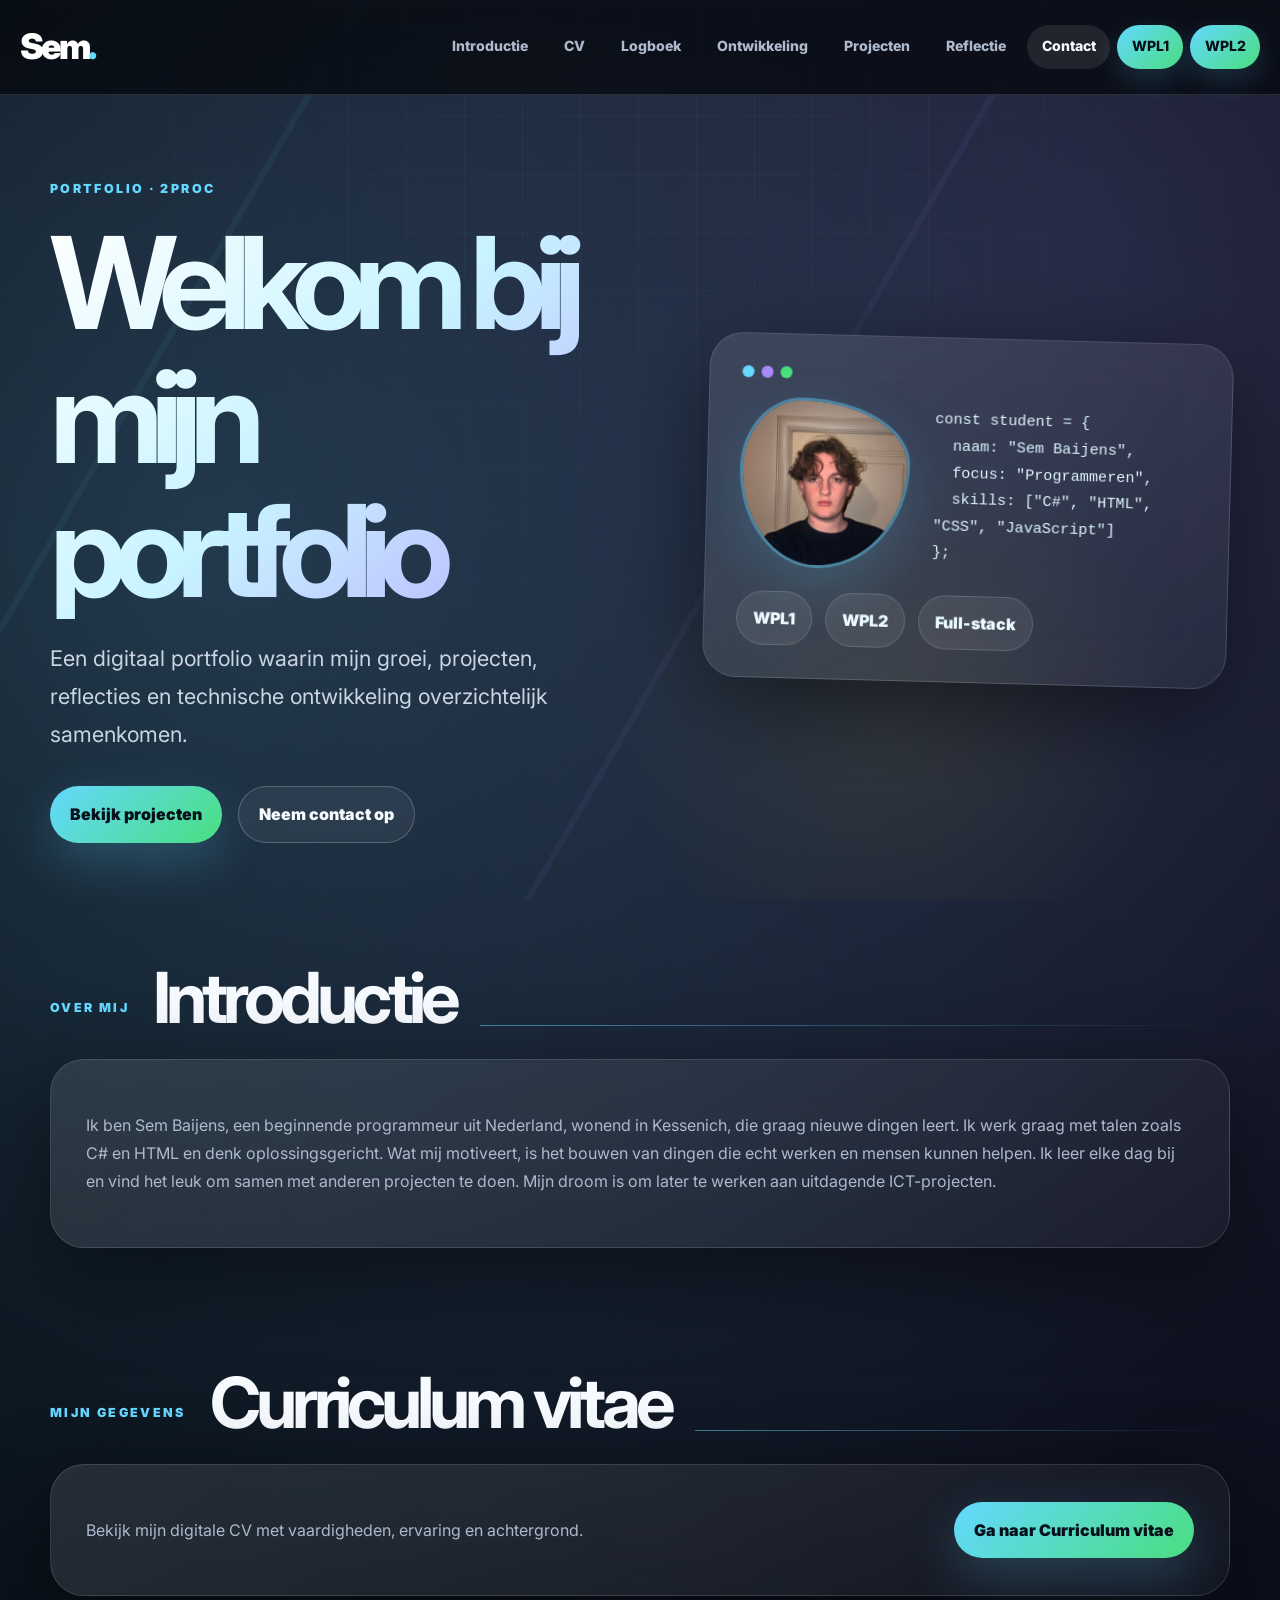
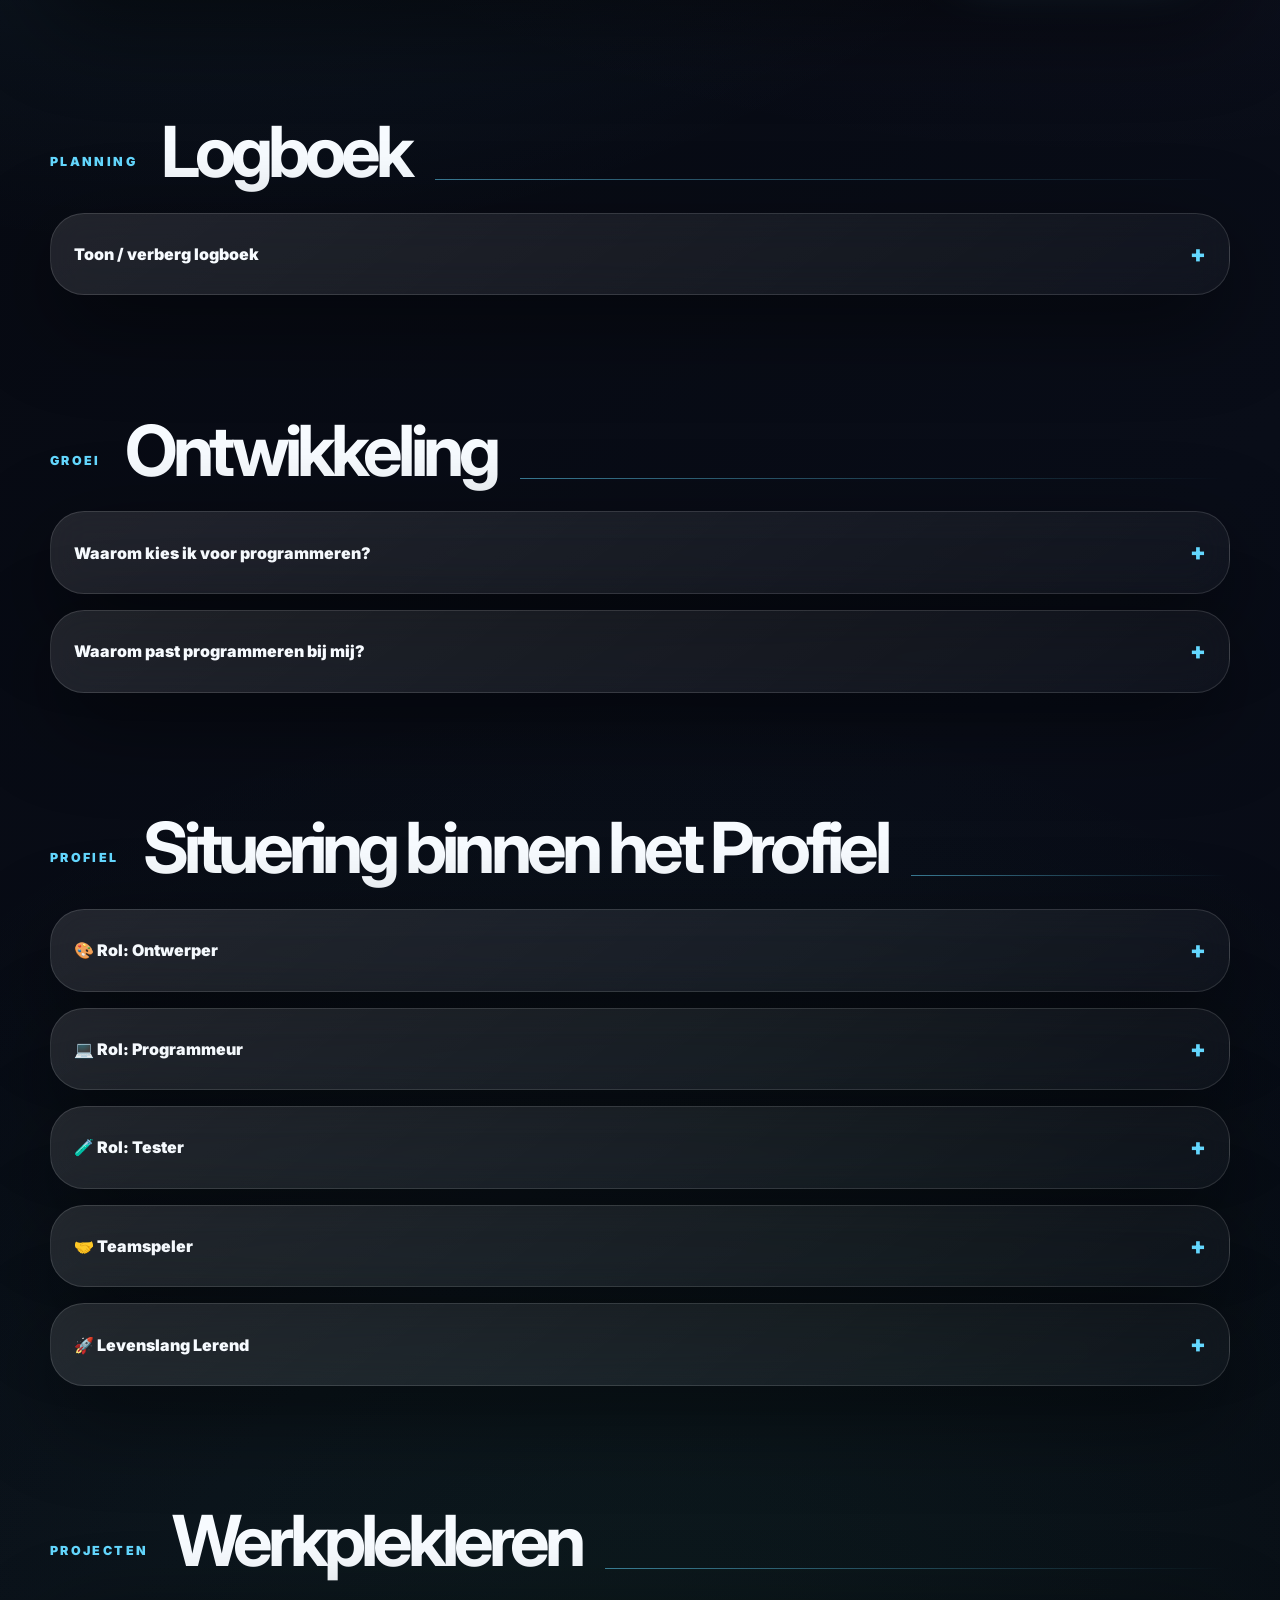
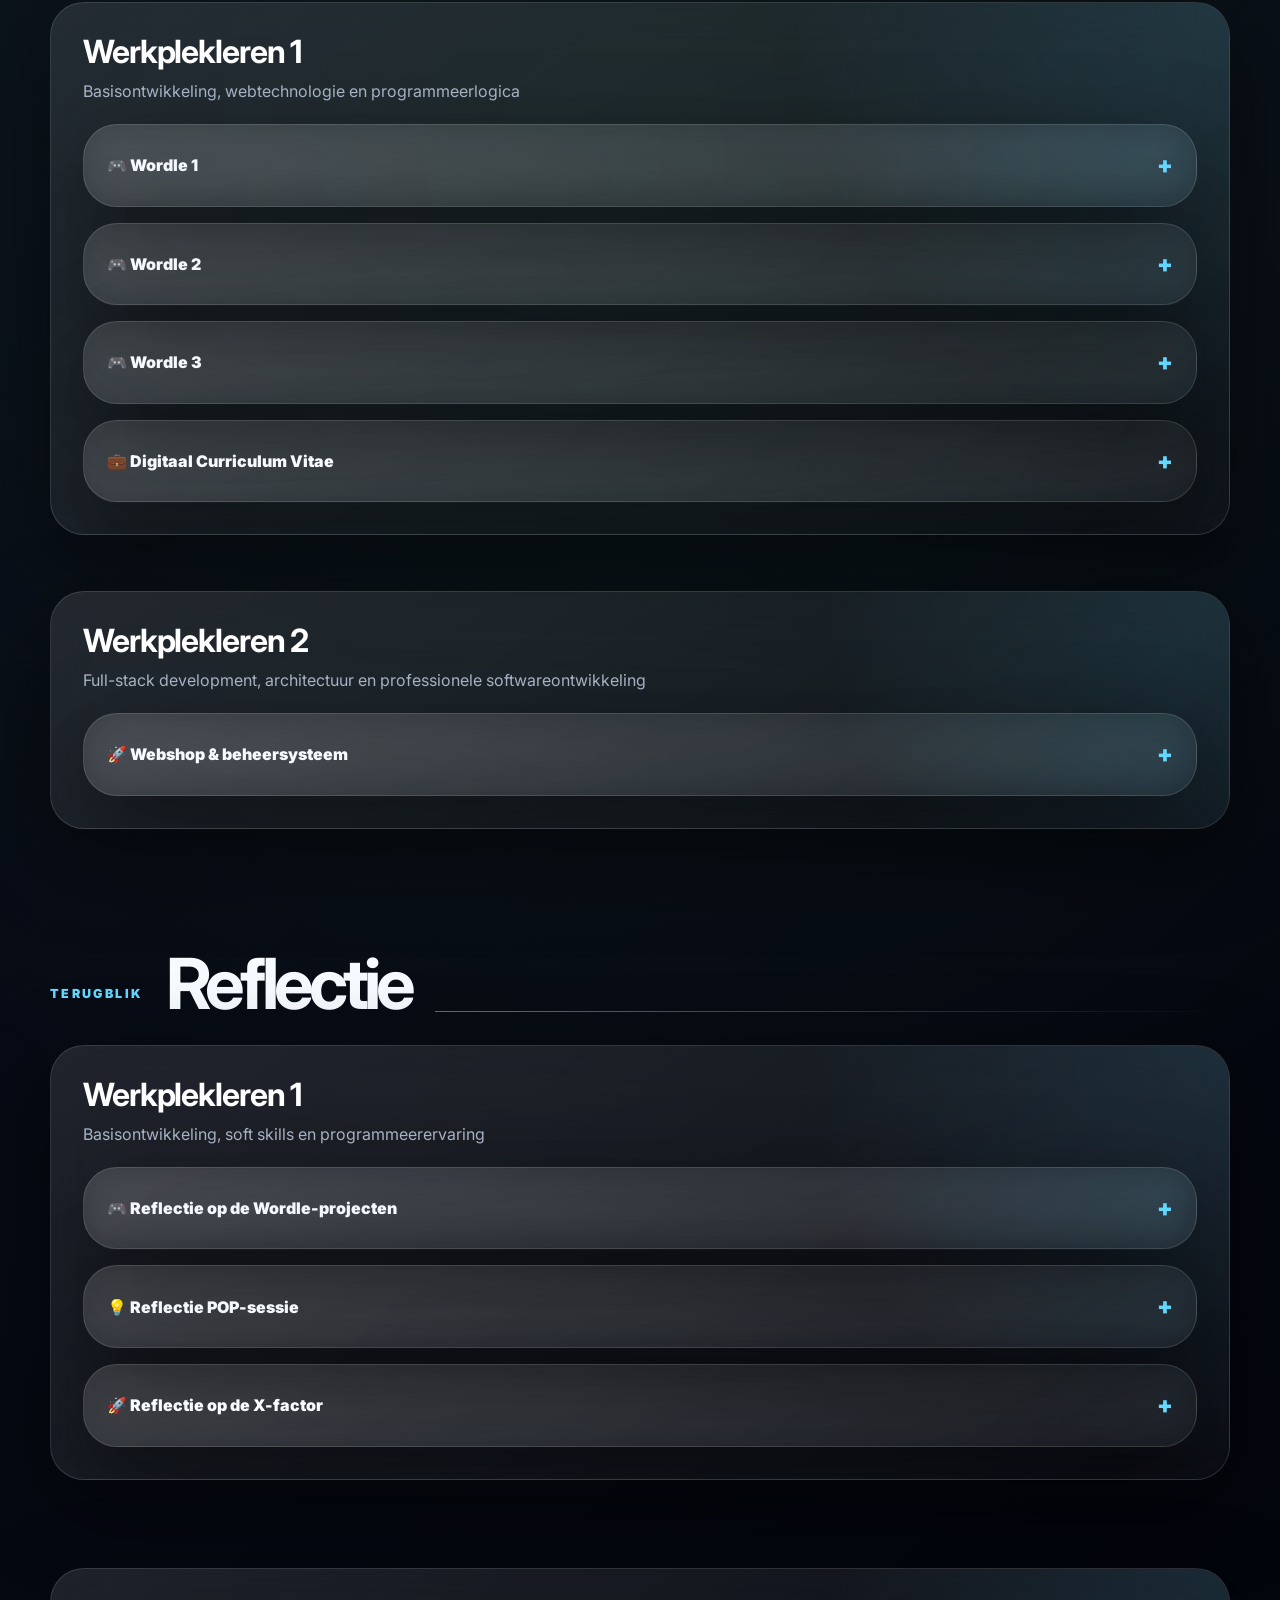
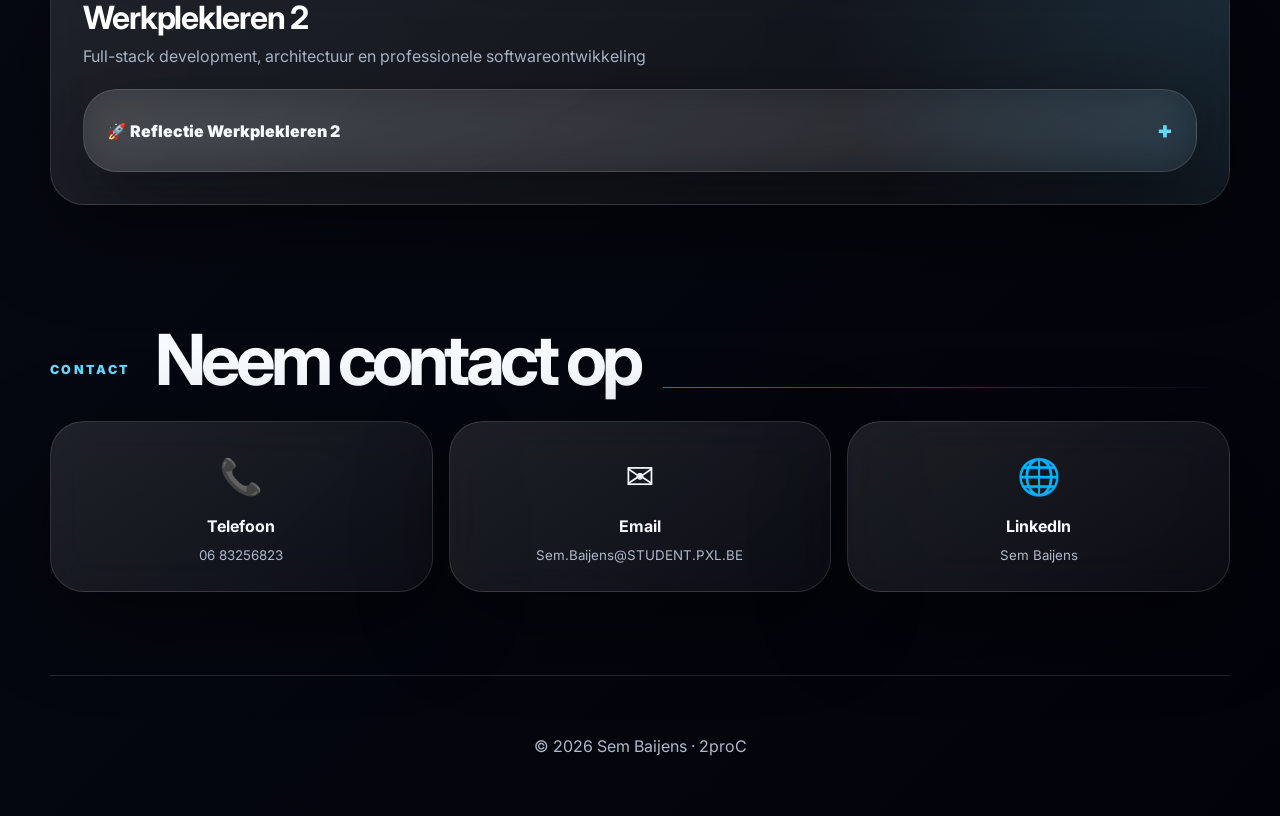
==== portfolio_volledig/index.html @ 2885468f "deh" ====
<!doctype html>
<html lang="nl">
  <head>
    <meta charset="UTF-8" />
    <meta name="viewport" content="width=device-width, initial-scale=1.0" />
    <title>Portfolio | Sem Baijens</title>
    <link rel="preconnect" href="https://fonts.googleapis.com" />
    <link rel="preconnect" href="https://fonts.gstatic.com" crossorigin />
    <link
      href="https://fonts.googleapis.com/css2?family=Inter:wght@400;500;600;700;800;900&display=swap"
      rel="stylesheet"
    />
    <link
      rel="icon"
      type="image/x-icon"
      href="assets\photo\portfolio_logo_2.png"
    />

    <link rel="stylesheet" href="assets/portfolio.css" />
    <script src="portfolio.js" defer></script>
  </head>
  <body>
    <div class="page-noise" aria-hidden="true"></div>
    <header class="site-header">
      <div class="nav-wrapper">
        <a href="#top" class="logo">Sem<span>.</span></a>
        <button
          class="menu-toggle"
          aria-label="Menu openen"
          aria-expanded="false"
        >
          ☰
        </button>
        <nav class="main-nav">
          <a href="#about">Introductie</a>
          <a href="#cv">CV</a>
          <a href="#logboek">Logboek</a>
          <a href="#ontwikkeling">Ontwikkeling</a>
          <a href="#projects">Projecten</a>
          <a href="#reflectie">Reflectie</a>
          <a href="#contact">Contact</a>
          <a href="wpl1.html">WPL1</a>
          <a href="wpl2.html">WPL2</a>
        </nav>
      </div>
    </header>

    <main id="top">
      <section class="hero section reveal">
        <div class="hero-content">
          <p class="eyebrow">Portfolio · 2proC</p>

          <h1>Welkom bij mijn portfolio</h1>

          <p>Een digitaal portfolio waarin mijn groei, projecten, reflecties en technische ontwikkeling overzichtelijk samenkomen.</p>

          <div class="hero-actions">
            <a href="#projects" class="btn btn-primary">Bekijk projecten</a>
            <a href="#contact" class="btn btn-outline">Neem contact op</a>
          </div>
        </div>

        <div class="hero-side">
          <div class="hero-card">
            <div class="code-window">
              <div class="window-dots">
                <span></span><span></span><span></span>
              </div>

              <div class="code-profile">
                <img
                  src="assets/photo/profiel_foto.jpg"
                  alt="Sem Baijens"
                  class="profile-image"
                />

                <pre><code>const student = {
  naam: "Sem Baijens",
  focus: "Programmeren",
  skills: ["C#", "HTML", "CSS", "JavaScript"]
};</code></pre>
              </div>
              <div class="hero-metrics">
                <span>WPL1</span>
                <span>WPL2</span>
                <span>Full-stack</span>
              </div>
            </div>
          </div>
        </div>
      </section>

      <section id="about" class="section reveal">
        <div class="section-heading">
          <p class="eyebrow">Over mij</p>
          <h2>Introductie</h2>
        </div>
        <div class="glass-card">
          <p>
            Ik ben Sem Baijens, een beginnende programmeur uit Nederland, wonend
            in Kessenich, die graag nieuwe dingen leert. Ik werk graag met talen
            zoals C# en HTML en denk oplossingsgericht. Wat mij motiveert, is
            het bouwen van dingen die echt werken en mensen kunnen helpen. Ik
            leer elke dag bij en vind het leuk om samen met anderen projecten te
            doen. Mijn droom is om later te werken aan uitdagende ICT-projecten.
          </p>
        </div>
      </section>

      <section id="cv" class="section reveal">
        <div class="section-heading">
          <p class="eyebrow">Mijn gegevens</p>
          <h2>Curriculum vitae</h2>
        </div>
        <div class="cta-card">
          <p>
            Bekijk mijn digitale CV met vaardigheden, ervaring en achtergrond.
          </p>
          <a target="_blank" href="cv/cv.html" class="btn btn-primary"
            >Ga naar Curriculum vitae</a
          >
        </div>
      </section>

      <section id="logboek" class="section reveal">
        <div class="section-heading">
          <p class="eyebrow">Planning</p>
          <h2>Logboek</h2>
        </div>
        <div class="accordion">
          <button class="accordion-header" type="button">
            Toon / verberg logboek <span>+</span>
          </button>
          <div class="accordion-content">
            <div class="table-wrapper">
              <table>
                <thead>
                  <tr>
                    <th>Lesweek</th>
                    <th>Inhoud</th>
                    <th>Deadline</th>
                  </tr>
                </thead>
                <tbody>
                  <tr>
                    <td>Week 1</td>
                    <td>Introductie WP1, Scratch, uitleg PE1</td>
                    <td>-</td>
                  </tr>
                  <tr>
                    <td>Week 2</td>
                    <td>Git, GitHub, POP intro, motivatie en kernwaarden</td>
                    <td>-</td>
                  </tr>
                  <tr>
                    <td>Week 3</td>
                    <td>Reflecteren, autonomie, versiebeheer met Git</td>
                    <td>PE1</td>
                  </tr>
                  <tr>
                    <td>Week 4</td>
                    <td>LOB-test, personal branding, plannen en organiseren</td>
                    <td>PE2 / PE3</td>
                  </tr>
                  <tr>
                    <td>Week 5</td>
                    <td>Portfolio, gastcollege, carrièrekompas</td>
                    <td>PE4 / PE5</td>
                  </tr>
                  <tr>
                    <td>Week 6</td>
                    <td>Projectanalyse, Git merge, C# project sprint 1</td>
                    <td>PE5</td>
                  </tr>
                  <tr>
                    <td>Week 8</td>
                    <td>C# documentatie en debugging</td>
                    <td>C# sprint 1</td>
                  </tr>
                  <tr>
                    <td>Week 10</td>
                    <td>C# debugging en sprint 3</td>
                    <td>C# sprint 2</td>
                  </tr>
                  <tr>
                    <td>Week 14</td>
                    <td>Aflevering portfolio</td>
                    <td>PE12</td>
                  </tr>
                </tbody>
              </table>
            </div>
          </div>
        </div>
      </section>

      <section id="ontwikkeling" class="section reveal">
        <div class="section-heading">
          <p class="eyebrow">Groei</p>
          <h2>Ontwikkeling</h2>
        </div>
        <div class="accordion-list">
          <div class="accordion">
            <button class="accordion-header" type="button">
              Waarom kies ik voor programmeren? <span>+</span>
            </button>
            <div class="accordion-content">
              <p>
                Als 20-jarige ben ik altijd gefascineerd geweest door
                technologie en hoe deze ons dagelijks leven beïnvloedt.
                Programmeren biedt mij de mogelijkheid om creatieve oplossingen
                te bedenken en ideeën tot leven te brengen. Ik wil leren hoe ik
                software en applicaties kan bouwen die impact hebben, van
                eenvoudige tools tot complexe systemen. Het uitdagende proces
                van probleemoplossing in programmeren geeft me voldoening en
                motiveert me om constant te blijven leren. Daarnaast is de vraag
                naar programmeurs in de huidige digitale wereld enorm, wat
                betekent dat ik met deze vaardigheden een solide basis leg voor
                een veelbelovende carrière. Het idee om deel uit te maken van
                een snel evoluerende sector en mezelf continu te ontwikkelen
                spreekt me enorm aan.
              </p>
            </div>
          </div>
          <div class="accordion">
            <button class="accordion-header" type="button">
              Waarom past programmeren bij mij? <span>+</span>
            </button>
            <div class="accordion-content">
              <p>
                Ik denk dat programmeren perfect bij mij past omdat het mijn
                nieuwsgierigheid en probleemoplossend vermogen stimuleert. Ik
                hou ervan om complexe problemen op te lossen en creatieve
                oplossingen te vinden. De mogelijkheid om iets tastbaars te
                bouwen, zoals een applicatie of website, geeft me veel
                voldoening. Programmeren sluit ook goed aan bij mijn interesse
                in technologie en innovatie, omdat het altijd in beweging is en
                veel kansen biedt voor groei en ontwikkeling. Daarnaast heb ik
                een analytische manier van denken, wat belangrijk is bij het
                schrijven van efficiënte en goed functionerende code. Het idee
                dat ik met mijn vaardigheden een verschil kan maken, zoals het
                ontwikkelen van tools die het leven van anderen verbeteren,
                motiveert me. De combinatie van creativiteit, logica en de vraag
                naar programmeurs in de huidige markt geeft me het vertrouwen
                dat ik in dit beroep niet alleen mijn passie kan volgen, maar
                ook een stabiele toekomst kan opbouwen.
              </p>
            </div>
          </div>
        </div>
      </section>

      <section id="profiel" class="section reveal">
        <div class="section-heading">
          <p class="eyebrow">Profiel</p>
          <h2>Situering binnen het Profiel</h2>
        </div>

        <div class="accordion-list">
          <div class="accordion">
            <button class="accordion-header" type="button">
              🎨 Rol: Ontwerper <span>+</span>
            </button>
            <div class="accordion-content">
              <h3>Waar sta je momenteel?</h3>
              <p>
                Ik ben in staat om een softwareproject conceptueel voor te
                bereiden en mijn ideeën duidelijk op papier te zetten.
              </p>

              <h3>Wat lukt je al goed?</h3>
              <ul>
                <li>Het analyseren van vereisten.</li>
                <li>Basisontwerpen maken.</li>
              </ul>

              <h3>Wat lukt je nog niet?</h3>
              <p>Volledig zelfstandig technische ontwerpen maken.</p>
            </div>
          </div>

          <div class="accordion">
            <button class="accordion-header" type="button">
              💻 Rol: Programmeur <span>+</span>
            </button>
            <div class="accordion-content">
              <h3>Waar sta je momenteel?</h3>
              <p>Ik ben vertrouwd met softwareapplicaties en programmeren.</p>

              <h3>Wat lukt je al goed?</h3>
              <ul>
                <li>Onderhoudbare code schrijven.</li>
                <li>Unit tests uitvoeren.</li>
              </ul>

              <h3>Wat lukt je nog niet?</h3>
              <p>Complexe datastructuren in nieuwe talen.</p>
            </div>
          </div>

          <div class="accordion">
            <button class="accordion-header" type="button">
              🧪 Rol: Tester <span>+</span>
            </button>
            <div class="accordion-content">
              <h3>Waar sta je momenteel?</h3>
              <p>Ik begrijp de basisprincipes van testen.</p>

              <h3>Wat lukt je al goed?</h3>
              <ul>
                <li>Kleine functionaliteiten testen.</li>
                <li>Bugs documenteren.</li>
              </ul>

              <h3>Wat lukt je nog niet?</h3>
              <p>Grote testscenario’s ontwerpen.</p>
            </div>
          </div>

          <div class="accordion">
            <button class="accordion-header" type="button">
              🤝 Teamspeler <span>+</span>
            </button>
            <div class="accordion-content">
              <h3>Waar sta je momenteel?</h3>
              <p>Ik werk graag samen en communiceer goed.</p>

              <h3>Wat lukt je al goed?</h3>
              <ul>
                <li>Overleggen met teamleden.</li>
                <li>Duidelijk communiceren.</li>
              </ul>

              <h3>Wat lukt je nog niet?</h3>
              <p>Technische uitleg geven aan niet-technische mensen.</p>
            </div>
          </div>

          <div class="accordion">
            <button class="accordion-header" type="button">
              🚀 Levenslang Lerend <span>+</span>
            </button>
            <div class="accordion-content">
              <h3>Waar sta je momenteel?</h3>
              <p>Ik leer actief bij via cursussen en projecten.</p>

              <h3>Wat lukt je al goed?</h3>
              <ul>
                <li>Nieuwe concepten leren.</li>
                <li>Kennis toepassen in projecten.</li>
              </ul>

              <h3>Wat lukt je nog niet?</h3>
              <p>Alle trends tegelijk opvolgen.</p>
            </div>
          </div>
        </div>
      </section>

      <section id="projects" class="section reveal">
        <div class="section-heading">
          <p class="eyebrow">Projecten</p>
          <h2>Werkplekleren</h2>
        </div>

        <!-- ========================= -->
        <!-- WERKPLEKLEREN 1 -->
        <!-- ========================= -->

        <div class="wpl-block">
          <div class="wpl-title">
            <div>
              <h3>Werkplekleren 1</h3>
              <p>Basisontwikkeling, webtechnologie en programmeerlogica</p>
            </div>
          </div>

          <div class="accordion-list">
            <!-- WORDLE 1 -->
            <div class="accordion">
              <button class="accordion-header" type="button">
                🎮 Wordle 1 <span>+</span>
              </button>

              <div class="accordion-content">
                <article class="project-card">
                  <img
                    src="assets/photo/wordl1.png"
                    alt="Screenshot Wordle 1"
                  />

                  <div>
                    <h3>Wordle 1</h3>

                    <p>
                      Eerste kennismaking met programmeerlogica en validatie. Ik
                      bouwde een eenvoudige Wordle-game waarbij de gebruiker
                      woorden moest raden binnen een beperkt aantal pogingen.
                    </p>

                    <ul>
                      <li>Werken met arrays en loops</li>
                      <li>Inputvalidatie</li>
                      <li>Basis debugging</li>
                      <li>Logica voor lettercontrole</li>
                    </ul>

                    <a
                      href="https://github.com/PXL-WPL1-2425/c-project-wordle-1-SemBaijensPXL"
                      target="_blank"
                      class="btn btn-outline"
                    >
                      Bekijk GitHub
                    </a>
                  </div>
                </article>
              </div>
            </div>

            <!-- WORDLE 2 -->
            <div class="accordion">
              <button class="accordion-header" type="button">
                🎮 Wordle 2 <span>+</span>
              </button>

              <div class="accordion-content">
                <article class="project-card">
                  <img
                    src="assets/photo/wordl2.png"
                    alt="Screenshot Wordle 2"
                  />

                  <div>
                    <h3>Wordle 2</h3>

                    <p>
                      Uitbreiding van de eerste versie met een grafische
                      interface, moeilijkheidsgraden en verbeterde structuur.
                    </p>

                    <ul>
                      <li>GUI ontwerpen</li>
                      <li>Code modulair structureren</li>
                      <li>Gebruiksvriendelijkheid verbeteren</li>
                      <li>Complexere spelmechanieken</li>
                    </ul>

                    <a
                      href="https://github.com/PXL-WPL1-2425/wordle-2-SemBaijensPXL"
                      target="_blank"
                      class="btn btn-outline"
                    >
                      Bekijk GitHub
                    </a>
                  </div>
                </article>
              </div>
            </div>

            <!-- WORDLE 3 -->
            <div class="accordion">
              <button class="accordion-header" type="button">
                🎮 Wordle 3 <span>+</span>
              </button>

              <div class="accordion-content">
                <article class="project-card">
                  <img
                    src="assets/photo/wordl3.png"
                    alt="Screenshot Wordle 3"
                  />

                  <div>
                    <h3>Wordle 3</h3>

                    <p>
                      Verdere uitbreiding richting multiplayerfunctionaliteit,
                      scoreborden en interactieve communicatie tussen spelers.
                    </p>

                    <ul>
                      <li>Realtime scorebord</li>
                      <li>Synchronisatieproblemen oplossen</li>
                      <li>Complexere logica implementeren</li>
                      <li>Debugging verbeteren</li>
                    </ul>

                    <a
                      href="https://github.com/PXL-WPL1-2425/wordle-3-SemBaijensPXL"
                      target="_blank"
                      class="btn btn-outline"
                    >
                      Bekijk GitHub
                    </a>
                  </div>
                </article>
              </div>
            </div>

            <!-- CV PROJECT -->
            <div class="accordion">
              <button class="accordion-header" type="button">
                💼 Digitaal Curriculum Vitae <span>+</span>
              </button>

              <div class="accordion-content">
                <div class="featured-project">
                  <div class="carousel">
                    <div class="carousel-inner">
                      <img
                        src="assets/photo/cv1.png"
                        alt="CV screenshot 1"
                        class="carousel-item"
                      />
                      <img
                        src="assets/photo/cv2.png"
                        alt="CV screenshot 2"
                        class="carousel-item"
                      />
                      <img
                        src="assets/photo/cv3.png"
                        alt="CV screenshot 3"
                        class="carousel-item"
                      />
                    </div>

                    <button class="carousel-button prev" type="button">
                      ‹
                    </button>
                    <button class="carousel-button next" type="button">
                      ›
                    </button>
                  </div>

                  <div>
                    <p class="eyebrow">Webproject</p>

                    <h3>Digitaal Curriculum Vitae</h3>

                    <p>
                      Een professionele en responsieve CV-website gebouwd met
                      HTML, CSS en JavaScript. Hierbij lag de focus op
                      gebruiksvriendelijkheid, responsive design en interactieve
                      componenten.
                    </p>

                    <ul>
                      <li>Responsive design</li>
                      <li>Flexbox & CSS Grid</li>
                      <li>Dropdownmenu’s en accordions</li>
                      <li>JavaScript interacties</li>
                      <li>Professionele UI verbeteren</li>
                    </ul>

                    <a
                      href="https://github.com/SemBaijensPXL/webproject"
                      target="_blank"
                      class="btn btn-outline"
                    >
                      Bekijk GitHub
                    </a>
                  </div>
                </div>
              </div>
            </div>
          </div>
        </div>

        <!-- ========================= -->
        <!-- WERKPLEKLEREN 2 -->
        <!-- ========================= -->

        <br />
        <br />
        <div class="wpl-block">
          <div class="wpl-title">
            <div>
              <h3>Werkplekleren 2</h3>
              <p>
                Full-stack development, architectuur en professionele
                softwareontwikkeling
              </p>
            </div>
          </div>

          <div class="accordion-list">
            <div class="accordion">
              <button class="accordion-header" type="button">
                🚀 Webshop & beheersysteem <span>+</span>
              </button>

              <div class="accordion-content">
                <div class="featured-project large-project">
                  <div class="project-content">
                    <div class="tech-stack">
                      <span>.NET</span>
                      <span>Vue.js</span>
                      <span>C#</span>
                      <span>Dapper</span>
                      <span>SQL Server</span>
                      <span>JWT</span>
                      <span>REST API</span>
                    </div>

                    <div class="project-content">
                    <div class="project-carousel">
                      <button class="carousel-btn prev">&#10094;</button>

                      <div class="carousel-track">
                        <img src="assets/photo/WPL2/HomePage.png" alt="HomePage" />
                        <img src="assets/photo/WPL2/Dashboard.png" alt="Dashboard" />
                        <img src="assets/photo/WPL2/ProductOverzicht.png" alt="Product overzicht" />
                        <img src="assets/photo/WPL2/ProductToevoegen.png" alt="Product toevoegen" />
                        <img  src="assets/photo/WPL2/BestellingBeheer.png" alt="Bestelling beheer" />                        
                      </div>

                      <button class="carousel-btn next">&#10095;</button>
                    </div>

                    <br />

                    <h3>Webshop & beheersysteem</h3>

                    <div class="project-section">
                      <h4>📘 Beschrijving van je case</h4>

                      <p>
                        Binnen dit project werkte ik aan een uitgebreid
                        software- en ontwikkeltraject waarin zowel back-end,
                        front-end als gebruiksvriendelijkheid centraal stonden.
                        De focus lag op het ontwikkelen en verbeteren van
                        verschillende applicatieonderdelen, voornamelijk binnen
                        een webshop- en beheersysteem in .NET en Vue.js.
                      </p>

                      <p>
                        Tijdens het project kwamen meerdere technische thema’s
                        aan bod, zoals authenticatie met JWT-tokens, beveiligde
                        API-koppelingen, wachtwoordherstel via e-mail,
                        databasebeheer met SQL Server en Dapper, en het opzetten
                        van een duidelijke softwarearchitectuur.
                      </p>

                      <p>
                        Daarnaast werkte ik aan verschillende
                        gebruikersinterfaces en functionaliteiten, zoals
                        productbeheer, winkelwagenlogica, checkoutflows,
                        contactformulieren en dashboards. Hierbij stond niet
                        alleen de technische werking centraal, maar ook de
                        professionele uitstraling en gebruikservaring van de
                        applicatie.
                      </p>

                      <p>
                        Er werd veel aandacht besteed aan responsive design,
                        consistente styling en het verbeteren van de interactie
                        tussen gebruiker en systeem.
                      </p>

                      <p>
                        Naast de technische ontwikkeling hield ik me ook bezig
                        met debugging en probleemoplossing. Regelmatig kwamen
                        fouten naar voren rond authenticatie, API-verbindingen,
                        SMTP-mailverzending, databasequeries of front-end
                        logica.
                      </p>

                      <p>
                        Door deze problemen stap voor stap te analyseren en op
                        te lossen, groeide mijn inzicht in softwareontwikkeling
                        en systeemintegratie.
                      </p>

                      <p>
                        Het project bestond dus niet uit één enkele opdracht,
                        maar uit een combinatie van technische ontwikkeling,
                        optimalisatie en gebruiksvriendelijke
                        softwareoplossingen. Hierdoor kreeg ik een beter inzicht
                        in hoe verschillende onderdelen binnen een moderne
                        applicatie samenwerken en welke keuzes belangrijk zijn
                        om een stabiele, veilige en onderhoudbare applicatie te
                        bouwen.
                      </p>
                    </div>

                    <div class="project-section">
                      <h4>👨‍💻 Jouw aandeel hierin</h4>

                      <p>
                        Binnen dit project lag mijn grootste
                        verantwoordelijkheid bij het ontwikkelen, verbeteren en
                        structureren van de applicatie. Ik werkte actief mee aan
                        zowel de front-end als de back-end en dacht mee over
                        technische oplossingen, architectuur en
                        gebruiksvriendelijkheid.
                      </p>

                      <p>
                        Ik hield me bezig met het bouwen van API-endpoints in C#
                        .NET, het verwerken van data met Dapper en SQL Server,
                        en het koppelen van deze functionaliteiten aan een
                        Vue.js front-end.
                      </p>

                      <p>
                        Ik ontwikkelde en verbeterde verschillende onderdelen
                        zoals authenticatie met JWT, gebruikersbeheer,
                        profielpagina’s, winkelwagenfunctionaliteiten,
                        orderverwerking en contactformulieren.
                      </p>

                      <p>
                        Daarbij onderzocht ik ook hoe beveiliging en validatie
                        correct toegepast konden worden, bijvoorbeeld bij
                        loginfunctionaliteiten, rolbeheer en wachtwoordherstel.
                      </p>

                      <p>
                        Wanneer problemen ontstonden, analyseerde ik
                        foutmeldingen en testte ik verschillende oplossingen om
                        de applicatie stabiel te laten functioneren.
                      </p>

                      <p>
                        Aan de front-end werkte ik aan de opmaak en
                        gebruikerservaring van meerdere pagina’s. Ik verbeterde
                        componenten zoals accordions, dropdownmenu’s, dashboards
                        en productpagina’s zodat deze professioneler,
                        duidelijker en gebruiksvriendelijker werden.
                      </p>

                      <p>
                        Daarbij hield ik rekening met structuur, responsive
                        design en consistente styling.
                      </p>

                      <p>
                        Daarnaast nam ik initiatief in het zoeken naar
                        verbeteringen en optimalisaties. Ik stelde vragen,
                        testte alternatieve oplossingen en werkte stap voor stap
                        aan een beter eindresultaat.
                      </p>

                      <p>
                        Door deze actieve rol ontwikkelde ik niet alleen mijn
                        technische vaardigheden, maar leerde ik ook beter
                        nadenken over softwarearchitectuur, debugging,
                        samenwerking tussen systemen en de impact van
                        gebruiksvriendelijke software op de eindgebruiker.
                      </p>
                    </div>

                    <div class="project-highlights">
                      <div class="highlight-card">
                        <h4>🔐 Authenticatie</h4>
                        <p>
                          JWT login, rollenbeheer en beveiligde API-endpoints.
                        </p>
                      </div>

                      <div class="highlight-card">
                        <h4>🛒 Webshop</h4>
                        <p>
                          Winkelwagen, checkout, orderverwerking en
                          productbeheer.
                        </p>
                      </div>

                      <div class="highlight-card">
                        <h4>🎨 Front-end</h4>
                        <p>
                          Responsive design, dashboards en professionele UI.
                        </p>
                      </div>

                      <div class="highlight-card">
                        <h4>🛠 Debugging</h4>
                        <p>Problemen analyseren en stap voor stap oplossen.</p>
                      </div>
                    </div>
                  </div>
                </div>
              </div>
            </div>
          </div>
        </div>
      </section>

      <section id="reflectie" class="section reveal">
        <div class="section-heading">
          <p class="eyebrow">Terugblik</p>
          <h2>Reflectie</h2>
        </div>

        <div class="accordion-list">
          <!-- ========================= -->
          <!-- WERKPLEKLEREN 1 -->
          <!-- ========================= -->

          <div class="wpl-block">
            <div class="wpl-title">
              <div>
                <h3>Werkplekleren 1</h3>
                <p>Basisontwikkeling, soft skills en programmeerervaring</p>
              </div>
            </div>

            <div class="accordion-list">
              <!-- WORDLE REFLECTIE -->
              <div class="accordion">
                <button class="accordion-header" type="button">
                  🎮 Reflectie op de Wordle-projecten <span>+</span>
                </button>

                <div class="accordion-content">
                  <h3>Goed</h3>

                  <ul>
                    <li>
                      <strong>Evolutie van vaardigheden:</strong>
                      Doorheen de drie Wordle-projecten groeiden mijn technische
                      vaardigheden en probleemoplossend vermogen sterk.
                    </li>

                    <li>
                      <strong>Creativiteit en uitbreidingen:</strong>
                      Elk project bouwde verder op het vorige met nieuwe
                      functies zoals moeilijkheidsgraden en multiplayer.
                    </li>

                    <li>
                      <strong>Doorzettingsvermogen:</strong>
                      Het oplossen van complexe problemen zoals
                      multiplayer-synchronisatie vergde veel
                      doorzettingsvermogen.
                    </li>
                  </ul>

                  <h3>Minder goed</h3>

                  <ul>
                    <li>
                      <strong>Code-organisatie:</strong>
                      In eerdere versies was de code minder modulair opgebouwd.
                    </li>

                    <li>
                      <strong>Testen en optimalisatie:</strong>
                      Vooral bij Wordle 3 kon meer aandacht besteed worden aan
                      testen en performantie.
                    </li>
                  </ul>

                  <h3>Inzicht</h3>

                  <ul>
                    <li>
                      <strong>Iteratief werken loont:</strong>
                      Stapsgewijs ontwikkelen gaf inzicht in uitbreidbare
                      softwarestructuren.
                    </li>

                    <li>
                      <strong>Gebruiksvriendelijkheid:</strong>
                      Een goede interface maakt een groot verschil in
                      gebruikerservaring.
                    </li>
                  </ul>

                  <h3>Waardering</h3>

                  <ul>
                    <li>
                      <strong>Volharding:</strong>
                      Elk project verbeterde mijn technische én persoonlijke
                      vaardigheden.
                    </li>

                    <li>
                      <strong>Persoonlijke groei:</strong>
                      De projecten hielpen mij sterker worden in programmeren en
                      creatief denken.
                    </li>

                    <li>
                      <strong>Toekomstvisie:</strong>
                      De opgedane kennis vormt een sterke basis voor toekomstige
                      projecten.
                    </li>
                  </ul>
                </div>
              </div>

              <!-- POP -->
              <div class="accordion">
                <button class="accordion-header" type="button">
                  💡 Reflectie POP-sessie <span>+</span>
                </button>

                <div class="accordion-content">
                  <h3>Wat heb ik bijgeleerd?</h3>

                  <p>
                    Tijdens deze sessie leerde ik hoe belangrijk personal
                    branding is binnen een professionele omgeving.
                  </p>

                  <p>
                    Het gaat niet alleen om technische vaardigheden, maar ook om
                    communicatie, presentatie en uitstraling.
                  </p>

                  <h3>Hoe pas ik dit toe?</h3>

                  <p>
                    Ik kan deze inzichten toepassen door professioneel te
                    communiceren, mijn online profiel te verbeteren en actief
                    aan mijn soft skills te werken.
                  </p>
                </div>
              </div>

              <!-- X FACTOR -->
              <div class="accordion">
                <button class="accordion-header" type="button">
                  🚀 Reflectie op de X-factor <span>+</span>
                </button>

                <div class="accordion-content">
                  <h3>(Em)passie</h3>

                  <p>
                    Mijn passie ligt bij ontdekken, innoveren en mezelf
                    voortdurend verbeteren.
                  </p>

                  <p>
                    Ik wil groeien in empathisch luisteren en beter samenwerken
                    met anderen.
                  </p>

                  <h3>Ondernemend & innovatief</h3>

                  <p>
                    Ik neem graag initiatief en wil sneller leren handelen en
                    omgaan met uitdagingen.
                  </p>

                  <p>
                    Creativiteit en innovatie helpen mij groeien als toekomstige
                    professional.
                  </p>

                  <h3>(Internationaal) Samenwerken</h3>

                  <p>
                    Mijn netwerk bestaat uit vrienden, familie, collega’s en
                    professionals die mij ondersteunen met feedback en advies.
                  </p>

                  <p>
                    Ik wil groeien in communicatie, samenwerken en openstaan
                    voor verschillende ideeën.
                  </p>

                  <h3>Grenzen verleggen</h3>

                  <p>
                    Samenwerking tussen verschillende disciplines is essentieel
                    voor innovatie.
                  </p>

                  <h3>Multi- & disciplinariteit</h3>

                  <p>
                    Door praktijkervaring, stages en samenwerking met anderen
                    ontwikkel ik zowel hard skills als soft skills.
                  </p>
                </div>
              </div>
            </div>
          </div>

          <!-- ========================= -->
          <!-- WERKPLEKLEREN 2 -->
          <!-- ========================= -->

          <br />
          <br />
          <div class="wpl-block">
            <div class="wpl-title">
              <div>
                <h3>Werkplekleren 2</h3>
                <p>
                  Full-stack development, architectuur en professionele
                  softwareontwikkeling
                </p>
              </div>
            </div>

            <div class="accordion-list">
              <div class="accordion">
                <button class="accordion-header" type="button">
                  🚀 Reflectie Werkplekleren 2 <span>+</span>
                </button>

                <div class="accordion-content scrollable-content">
                  <h3>Algemene reflectie</h3>

                  <p>
                    Tijdens Werkplekleren 2 werkte ik aan verschillende
                    opdrachten en projecten binnen softwareontwikkeling, waarbij
                    ik zowel technisch als persoonlijk sterk ben gegroeid.
                  </p>

                  <p>
                    De voorbije periode stond vooral in het teken van het
                    ontwikkelen en verbeteren van applicaties met technologieën
                    zoals C# .NET, Vue.js, SQL Server en Dapper.
                  </p>

                  <p>
                    Ik werkte aan verschillende onderdelen zoals
                    API-koppelingen, authenticatie met JWT-tokens,
                    databasebeheer, front-end ontwikkeling en
                    gebruiksvriendelijke interfaces.
                  </p>

                  <p>
                    Daarnaast hield ik mij bezig met debugging,
                    probleemoplossing en het verbeteren van de algemene
                    structuur en kwaliteit van de applicaties.
                  </p>

                  <p>
                    Doorheen deze periode leerde ik niet alleen beter
                    programmeren, maar kreeg ik ook meer inzicht in hoe
                    verschillende systemen samenwerken binnen een professionele
                    softwareomgeving.
                  </p>

                  <h3>Wat vond ik positief?</h3>

                  <p>
                    Een bijzonder positief element van Werkplekleren 2 vond ik
                    de afwisseling tussen front-end en back-end ontwikkeling.
                  </p>

                  <p>
                    Vooral het bouwen van nieuwe functionaliteiten en het stap
                    voor stap oplossen van technische problemen gaf mij veel
                    voldoening.
                  </p>

                  <p>
                    Ik vond het interessant om te merken hoe een applicatie
                    steeds verder groeide en professioneler werd door kleine
                    verbeteringen aan code, structuur en design.
                  </p>

                  <p>
                    Ook het werken aan gebruiksvriendelijke interfaces en
                    moderne layouts vond ik erg leuk.
                  </p>

                  <p>
                    Het gaf mij motivatie om niet alleen technisch correcte
                    software te maken, maar ook applicaties die overzichtelijk
                    en aangenaam zijn voor de gebruiker.
                  </p>

                  <h3>Wat verliep moeilijk?</h3>

                  <p>Toch waren er ook momenten die minder vlot verliepen.</p>

                  <p>
                    Vooral problemen rond authenticatie, API-verbindingen,
                    SMTP-mailverzending en databasefouten zorgden soms voor
                    frustratie.
                  </p>

                  <p>
                    Sommige bugs waren moeilijk terug te vinden en vroegen veel
                    tijd en analysewerk.
                  </p>

                  <p>
                    Ik merkte dat ik soms te lang zelfstandig bleef zoeken naar
                    oplossingen, waardoor ik onnodig tijd verloor.
                  </p>

                  <p>
                    Daarnaast was het soms uitdagend om het overzicht te bewaren
                    wanneer meerdere onderdelen tegelijk aangepast moesten
                    worden.
                  </p>

                  <p>
                    Ondanks deze moeilijkheden heb ik geleerd om
                    gestructureerder te werken, problemen stap voor stap te
                    analyseren en gerichter oplossingen te zoeken.
                  </p>

                  <h3>Nieuwe inzichten</h3>

                  <p>
                    Tijdens Werkplekleren 2 heb ik veel nieuwe inzichten
                    opgedaan.
                  </p>

                  <p>
                    Ik heb geleerd dat softwareontwikkeling veel meer is dan
                    enkel code schrijven.
                  </p>

                  <p>
                    Een goede structuur, duidelijke communicatie tussen
                    systemen, beveiliging en gebruiksvriendelijkheid zijn
                    minstens even belangrijk.
                  </p>

                  <p>
                    Ik kijk nu ook anders naar debugging en fouten oplossen.
                  </p>

                  <p>
                    In plaats van snel iets te proberen, probeer ik eerst beter
                    te analyseren waar het probleem precies ontstaat.
                  </p>

                  <p>
                    Daarnaast heb ik geleerd hoe belangrijk het is om logisch en
                    gestructureerd te werken binnen grotere projecten.
                  </p>

                  <p>
                    Deze inzichten wil ik zeker meenemen naar toekomstige
                    projecten.
                  </p>

                  <h3>Persoonlijke groei</h3>

                  <p>
                    Een persoonlijk succes tijdens Werkplekleren 2 was dat ik
                    merkbaar zelfstandiger ben geworden in het ontwikkelen van
                    software en het oplossen van technische problemen.
                  </p>

                  <p>
                    Waar ik vroeger sneller vastliep, slaag ik er nu vaker in om
                    zelf oplossingen te vinden en systemen beter te begrijpen.
                  </p>

                  <p>
                    Ik ben trots op de vooruitgang die ik heb gemaakt in zowel
                    back-end als front-end ontwikkeling.
                  </p>

                  <p>
                    Vooral het combineren van verschillende technologieën binnen
                    één werkende applicatie gaf mij veel voldoening.
                  </p>

                  <p>
                    Daarnaast maakte het indruk op mij hoeveel verschil kleine
                    verbeteringen in structuur, design en gebruikservaring
                    kunnen maken binnen een applicatie.
                  </p>

                  <p>
                    Werkplekleren 2 heeft mij niet alleen technisch sterker
                    gemaakt, maar heeft mij ook meer vertrouwen gegeven in mijn
                    eigen vaardigheden als toekomstige IT-professional.
                  </p>
                </div>
              </div>
            </div>
          </div>
        </div>
      </section>

      <section id="contact" class="section reveal">
        <div class="section-heading">
          <p class="eyebrow">Contact</p>
          <h2>Neem contact op</h2>
        </div>
        <div class="contact-grid">
          <a class="contact-item" href="tel:0683256823"
            ><span>📞</span><strong>Telefoon</strong
            ><small>06 83256823</small></a
          >
          <a class="contact-item" href="mailto:Sem.Baijens@STUDENT.PXL.BE"
            ><span>✉️</span><strong>Email</strong
            ><small>Sem.Baijens@STUDENT.PXL.BE</small></a
          >
          <a
            class="contact-item"
            href="https://www.linkedin.com/in/sem-baijens-a4326633b"
            target="_blank"
            ><span>🌐</span><strong>LinkedIn</strong
            ><small>Sem Baijens</small></a
          >
        </div>
      </section>
    </main>

    <footer class="site-footer">
      <p>&copy; 2026 Sem Baijens · 2proC</p>
    </footer>
  </body>
</html>
---- portfolio_volledig/assets/portfolio.css ----
:root {
  --bg: #05070d;
  --bg-2: #0b1020;
  --panel: rgba(255, 255, 255, 0.07);
  --panel-2: rgba(255, 255, 255, 0.11);
  --line: rgba(255, 255, 255, 0.13);
  --line-strong: rgba(255, 255, 255, 0.22);
  --text: #f7fbff;
  --muted: #aeb9cc;
  --soft: #758198;
  --blue: #64d8ff;
  --violet: #a78bfa;
  --mint: #4ade80;
  --gold: #facc15;
  --danger: #fb7185;
  --radius-lg: 34px;
  --radius-md: 24px;
  --radius-sm: 16px;
  --shadow: 0 28px 90px rgba(0, 0, 0, 0.48);
}

* { box-sizing: border-box; }
html { scroll-behavior: smooth; }
body {
  margin: 0;
  min-height: 100vh;
  font-family: Inter, ui-sans-serif, system-ui, -apple-system, BlinkMacSystemFont, "Segoe UI", sans-serif;
  color: var(--text);
  line-height: 1.75;
  background:
    radial-gradient(circle at 15% 10%, rgba(100, 216, 255, 0.20), transparent 25%),
    radial-gradient(circle at 85% 4%, rgba(167, 139, 250, 0.18), transparent 28%),
    radial-gradient(circle at 50% 60%, rgba(74, 222, 128, 0.07), transparent 32%),
    linear-gradient(135deg, var(--bg), #090d18 48%, #02030a);
  overflow-x: hidden;
}

body::before {
  content: "";
  position: fixed;
  inset: 0;
  z-index: -3;
  background-image:
    linear-gradient(rgba(255,255,255,0.035) 1px, transparent 1px),
    linear-gradient(90deg, rgba(255,255,255,0.035) 1px, transparent 1px);
  background-size: 58px 58px;
  mask-image: radial-gradient(circle at top, black, transparent 76%);
}

body::after {
  content: "";
  position: fixed;
  inset: 0;
  z-index: -2;
  pointer-events: none;
  background:
    linear-gradient(120deg, transparent 0 20%, rgba(100,216,255,0.06) 20% 20.4%, transparent 20.4% 58%, rgba(167,139,250,0.06) 58% 58.4%, transparent 58.4%),
    radial-gradient(circle at 70% 80%, rgba(250,204,21,0.08), transparent 25%);
}

a { color: inherit; }
img { max-width: 100%; display: block; }

.site-header {
  position: sticky;
  top: 0;
  z-index: 99;
  background: rgba(5, 7, 13, 0.74);
  backdrop-filter: blur(24px);
  border-bottom: 1px solid var(--line);
}

.nav-wrapper {
  width: min(1240px, calc(100% - 2rem));
  margin: 0 auto;
  padding: 1rem 0;
  display: flex;
  align-items: center;
  justify-content: space-between;
  gap: 1rem;
}

.logo {
  text-decoration: none;
  font-size: 2.2rem;
  font-weight: 900;
  letter-spacing: -0.09em;
  color: white;
}

.logo span {
  color: #64d8ff;
}

.main-nav {
  display: flex;
  align-items: center;
  justify-content: flex-end;
  flex-wrap: wrap;
  gap: 0.45rem;
}

.main-nav a {
  position: relative;
  text-decoration: none;
  color: var(--muted);
  font-size: 0.88rem;
  font-weight: 800;
  padding: 0.62rem 0.9rem;
  border-radius: 999px;
  transition: 0.25s ease;
}
.main-nav a:hover,
.main-nav a.active {
  color: var(--text);
  background: rgba(255,255,255,0.09);
}
.main-nav a[href="wpl1.html"],
.main-nav a[href="wpl2.html"] {
  color: #06101a;
  background: linear-gradient(135deg, var(--blue), var(--mint));
  box-shadow: 0 10px 30px rgba(100,216,255,0.18);
}

.menu-toggle {
  display: none;
  border: 1px solid var(--line);
  border-radius: 15px;
  background: var(--panel);
  color: var(--text);
  padding: 0.6rem 0.85rem;
  font-size: 1.25rem;
  cursor: pointer;
}

.section {
  position: relative;
  width: min(1180px, calc(100% - 2rem));
  margin: 0 auto;
  padding: 5.2rem 0;
}
.section + .section { padding-top: 2.2rem; }

.hero,
.wpl-hero {
  min-height: 88vh;
  display: grid;
  grid-template-columns: 1.05fr 0.95fr;
  align-items: center;
  gap: clamp(2rem, 6vw, 5rem);
}
.wpl-hero {
  display: flex;
  flex-direction: column;
  justify-content: center;
  align-items: flex-start;
  overflow: visible;
}
.wpl-hero::before {
  content: "";
  position: absolute;
  width: min(820px, 90vw);
  aspect-ratio: 1;
  right: -18%;
  top: 8%;
  border-radius: 50%;
  background:
    radial-gradient(circle at 30% 28%, rgba(100,216,255,0.38), transparent 24%),
    radial-gradient(circle at 66% 72%, rgba(167,139,250,0.26), transparent 28%),
    radial-gradient(circle, rgba(255,255,255,0.035), transparent 62%);
  filter: blur(60px);
  opacity: 0.85;
  z-index: -1;
}

.eyebrow {
  margin: 0 0 1rem;
  color: var(--blue);
  text-transform: uppercase;
  letter-spacing: 0.19em;
  font-size: 0.78rem;
  font-weight: 900;
}

h1, h2, h3, h4 { margin: 0; line-height: 1.05; }
h1 {
  max-width: 900px;
  font-size: clamp(4rem, 10vw, 8.6rem);
  letter-spacing: -0.095em;
  background: linear-gradient(135deg, #fff, #c8f4ff 48%, #b7a7ff);
  -webkit-background-clip: text;
  color: transparent;
}
h2 {
  font-size: clamp(2.3rem, 5.5vw, 4.8rem);
  letter-spacing: -0.07em;
}
h3 { font-size: clamp(1.45rem, 3vw, 2rem); letter-spacing: -0.035em; }
h4 { font-size: 1.15rem; }

p, li { color: var(--muted); }
ul { padding-left: 1.2rem; }

.hero-content p:not(.eyebrow),
.wpl-hero p:not(.eyebrow) {
  max-width: 760px;
  color: #cbd5e1;
  font-size: clamp(1.05rem, 2.2vw, 1.35rem);
}

.hero-actions { display: flex; gap: 1rem; flex-wrap: wrap; margin-top: 2rem; }
.btn {
  display: inline-flex;
  align-items: center;
  justify-content: center;
  gap: 0.5rem;
  min-height: 48px;
  padding: 0.85rem 1.25rem;
  border-radius: 999px;
  font-weight: 900;
  text-decoration: none;
  transition: transform 0.25s ease, border-color 0.25s ease, background 0.25s ease;
}
.btn:hover { transform: translateY(-3px); }
.btn-primary {
  color: #06101a;
  background: linear-gradient(135deg, var(--blue), var(--mint));
  box-shadow: 0 18px 50px rgba(100,216,255,0.22);
}
.btn-outline {
  background: rgba(255,255,255,0.06);
  color: var(--text);
  border: 1px solid var(--line-strong);
}

.hero-card,
.glass-card,
.cta-card,
.accordion,
.project-card,
.featured-project,
.contact-item,
.wpl-block,
.free-card,
.reflection-card,
.highlight-card,
.project-description-card {
  background:
    linear-gradient(145deg, rgba(255,255,255,0.105), rgba(255,255,255,0.035));
  border: 1px solid var(--line);
  border-radius: var(--radius-lg);
  box-shadow: var(--shadow);
  backdrop-filter: blur(20px);
}

.hero-side { width: 100%; }
.hero-card { overflow: hidden; transform: rotate(1.5deg); }
.code-window { padding: clamp(1rem, 3vw, 2rem); }
.window-dots { display: flex; gap: 0.45rem; margin-bottom: 1.2rem; }
.window-dots span { width: 12px; height: 12px; border-radius: 999px; background: var(--blue); }
.window-dots span:nth-child(2) { background: var(--violet); }
.window-dots span:nth-child(3) { background: var(--mint); }
.code-profile { display: grid; grid-template-columns: 170px 1fr; align-items: center; gap: 1.5rem; }
.profile-image {
  width: 170px;
  height: 170px;
  object-fit: cover;
  border-radius: 36% 64% 54% 46% / 42% 38% 62% 58%;
  border: 3px solid rgba(100,216,255,0.45);
  box-shadow: 0 20px 55px rgba(100,216,255,0.17);
}
pre { margin: 0; white-space: pre-wrap; color: #def7ff; }
code { font-family: Consolas, Monaco, monospace; font-size: 0.95rem; }

.section-heading {
  display: flex;
  justify-content: space-between;
  align-items: end;
  gap: 1.5rem;
  margin-bottom: 1.5rem;
}
.section-heading::after {
  content: "";
  flex: 1;
  height: 1px;
  min-width: 80px;
  background: linear-gradient(90deg, rgba(100,216,255,0.55), transparent);
  margin-bottom: 0.55rem;
}

.glass-card,
.cta-card { padding: clamp(1.4rem, 3vw, 2.2rem); }
.cta-card { display: flex; align-items: center; justify-content: space-between; gap: 1rem; flex-wrap: wrap; }

.accordion-list { display: grid; gap: 1rem; }
.accordion { overflow: hidden; }
.accordion-header {
  width: 100%;
  display: flex;
  justify-content: space-between;
  align-items: center;
  gap: 1rem;
  border: 0;
  cursor: pointer;
  color: var(--text);
  background: transparent;
  padding: 1.25rem 1.45rem;
  text-align: left;
  font: inherit;
  font-weight: 900;
}
.accordion-header span { color: var(--blue); font-size: 1.45rem; transition: 0.3s ease; }
.accordion-content {
  max-height: 0;
  overflow: hidden;
  padding: 0 1.45rem;
  transition: max-height 0.42s ease, padding 0.42s ease;
}
.accordion.open .accordion-content {
  max-height: 86vh;
  overflow-y: auto;
  padding: 0 1.45rem 1.45rem;
}
.accordion.open .accordion-header span { transform: rotate(45deg); }
.accordion-content::-webkit-scrollbar { width: 10px; }
.accordion-content::-webkit-scrollbar-track { background: rgba(255,255,255,0.04); }
.accordion-content::-webkit-scrollbar-thumb { background: rgba(100,216,255,0.42); border-radius: 999px; }

.table-wrapper { overflow-x: auto; border-radius: var(--radius-md); }
table { width: 100%; min-width: 720px; border-collapse: collapse; overflow: hidden; }
th, td { padding: 1rem; border-bottom: 1px solid rgba(255,255,255,0.08); }
th { color: #06101a; background: linear-gradient(135deg, var(--blue), var(--mint)); text-align: left; }
tr:hover td { background: rgba(255,255,255,0.04); }

.project-grid { display: grid; grid-template-columns: repeat(3, 1fr); gap: 1.2rem; }
.project-card { overflow: hidden; padding: 1rem; transition: 0.28s ease; }
.project-card:hover,
.contact-item:hover,
.free-card:hover,
.highlight-card:hover,
.project-description-card:hover { transform: translateY(-7px); border-color: rgba(100,216,255,0.36); background: var(--panel-2); }
.project-card img {
  width: 100%;
  aspect-ratio: 16 / 10;
  object-fit: contain;
  padding: 1.1rem;
  border-radius: 26px;
  background: radial-gradient(circle at top left, rgba(100,216,255,0.12), transparent 42%), rgba(0,0,0,0.22);
  border: 1px solid rgba(255,255,255,0.08);
}
.project-card div { padding: 1rem 0.35rem 0.35rem; }
.project-card a { color: var(--blue); font-weight: 900; text-decoration: none; }

.featured-project {
  position: relative;
  overflow: hidden;
  padding: clamp(1.2rem, 3vw, 2.4rem);
  display: grid;
  grid-template-columns: 1fr 1fr;
  align-items: center;
  gap: 1.5rem;
}
.featured-project::before,
.wpl-block::before,
.modern-project::before {
  content: "";
  position: absolute;
  inset: 0;
  pointer-events: none;
  background: radial-gradient(circle at top right, rgba(100,216,255,0.13), transparent 34%);
}

.carousel,
.project-carousel {
  position: relative;
  overflow: hidden;
  border-radius: 30px;
  background: #02040a;
  border: 1px solid rgba(255,255,255,0.12);
}
.carousel-inner,
.carousel-track { display: flex; transition: transform 0.45s ease; }
.carousel-item,
.carousel-track img {
  min-width: 100%;
  height: clamp(260px, 38vw, 520px);
  object-fit: contain;
  padding: clamp(1rem, 3vw, 2rem);
  background:
    radial-gradient(circle at 30% 10%, rgba(100,216,255,0.12), transparent 35%),
    #02040a;
}
.carousel-button,
.carousel-btn {
  position: absolute;
  top: 50%;
  transform: translateY(-50%);
  z-index: 5;
  width: 50px;
  height: 50px;
  border: 1px solid rgba(255,255,255,0.2);
  border-radius: 999px;
  color: var(--text);
  background: rgba(5,7,13,0.72);
  backdrop-filter: blur(14px);
  font-size: 1.8rem;
  cursor: pointer;
}
.carousel-button.prev,
.carousel-btn.prev { left: 14px; }
.carousel-button.next,
.carousel-btn.next { right: 14px; }

.wpl-block { position: relative; padding: clamp(1.2rem, 3vw, 2rem); overflow: hidden; }
.wpl-title { margin-bottom: 1.2rem; }
.wpl-title h3 { color: #fff; }
.wpl-title p { margin: 0.5rem 0 0; }

.tech-stack,
.modern-stack {
  display: flex;
  flex-wrap: wrap;
  justify-content: center;
  gap: 0.75rem;
  margin: 1.5rem 0;
}
.tech-stack span,
.modern-stack span {
  display: inline-flex;
  align-items: center;
  padding: 0.72rem 1rem;
  border-radius: 999px;
  color: #eafaff;
  font-size: 0.85rem;
  font-weight: 900;
  background: rgba(255,255,255,0.08);
  border: 1px solid rgba(255,255,255,0.15);
}

.modern-project { display: block; }
.project-top { display: grid; grid-template-columns: 1fr auto; gap: 1.5rem; align-items: start; position: relative; z-index: 1; }
.project-title-content h2 { max-width: 780px; }
.project-intro { max-width: 700px; }
.project-status,
.reflection-badge {
  padding: 0.75rem 1rem;
  border-radius: 999px;
  color: #081018;
  font-weight: 900;
  white-space: nowrap;
  background: linear-gradient(135deg, var(--mint), var(--blue));
}
.status-dot { display: inline-block; width: 0.65rem; height: 0.65rem; border-radius: 50%; background: #081018; margin-right: 0.35rem; }

.project-description-grid,
.free-grid { display: grid; grid-template-columns: repeat(2, minmax(0, 1fr)); gap: 1.2rem; }
.project-description-card,
.free-card { padding: clamp(1.3rem, 3vw, 2rem); transition: 0.28s ease; }
.feature-list { display: grid; grid-template-columns: repeat(2, 1fr); gap: 0.8rem; margin: 1.4rem 0; }
.feature-list span {
  border-radius: 16px;
  padding: 0.85rem;
  color: #eafaff;
  background: rgba(255,255,255,0.06);
  border: 1px solid rgba(255,255,255,0.09);
}
.full-btn { width: 100%; }
.card-icon {
  width: 82px;
  height: 82px;
  display: grid;
  place-items: center;
  margin-bottom: 1rem;
  border-radius: 26px;
  background: rgba(255,255,255,0.08);
  border: 1px solid rgba(255,255,255,0.12);
}
.card-icon img { width: 70%; height: 70%; object-fit: contain; }

.project-highlights { display: grid; grid-template-columns: repeat(4, 1fr); gap: 1rem; }
.highlight-card {
  position: relative;
  overflow: hidden;
  padding: 1.35rem;
  transition: 0.28s ease;
}
.highlight-icon {
  width: 58px;
  height: 58px;
  display: grid;
  place-items: center;
  border-radius: 20px;
  font-size: 1.7rem;
  margin-bottom: 1rem;
  background: rgba(100,216,255,0.12);
  border: 1px solid rgba(100,216,255,0.18);
}
.highlight-content p,
.highlight-card p { margin-bottom: 0; }

.reflection-card { padding: clamp(1.4rem, 4vw, 3rem); }
.reflection-header { display: flex; justify-content: space-between; align-items: center; gap: 1rem; margin-bottom: 2rem; }
.reflection-grid { display: grid; grid-template-columns: repeat(2, 1fr); gap: 1rem; }
.reflection-block {
  padding: 1.4rem;
  border-radius: var(--radius-md);
  background: rgba(255,255,255,0.045);
  border: 1px solid rgba(255,255,255,0.08);
}

.contact-grid { display: grid; grid-template-columns: repeat(3, 1fr); gap: 1rem; }
.contact-item {
  display: grid;
  gap: 0.25rem;
  place-items: center;
  min-height: 170px;
  padding: 1.5rem;
  text-align: center;
  text-decoration: none;
  transition: 0.28s ease;
}
.contact-item span { font-size: 2.2rem; }
.contact-item small { color: var(--muted); overflow-wrap: anywhere; }

.site-footer {
  width: min(1180px, calc(100% - 2rem));
  margin: 0 auto;
  padding: 2.5rem 0;
  color: var(--muted);
  text-align: center;
  border-top: 1px solid var(--line);
}

.reveal { opacity: 0; transform: translateY(28px); transition: 0.75s ease; }
.reveal.visible { opacity: 1; transform: translateY(0); }

@media (max-width: 980px) {
  .menu-toggle { display: block; }
  .nav-wrapper { flex-wrap: wrap; }
  .main-nav { display: none; width: 100%; flex-direction: column; align-items: stretch; }
  .main-nav.open { display: flex; }
  .main-nav a { text-align: center; }
  .hero,
  .wpl-hero,
  .featured-project,
  .project-top { grid-template-columns: 1fr; }
  .project-grid,
  .project-highlights,
  .project-description-grid,
  .free-grid,
  .reflection-grid,
  .contact-grid { grid-template-columns: 1fr; }
  .section-heading { display: block; }
  .section-heading::after { display: none; }
  .code-profile { grid-template-columns: 1fr; justify-items: center; text-align: left; }
  .profile-image { width: 145px; height: 145px; }
  h1 { font-size: clamp(3.4rem, 16vw, 5.8rem); }
  .section { padding: 3.6rem 0; }
  .hero-card { transform: none; }
  .feature-list { grid-template-columns: 1fr; }
}

.page-noise {
  position: fixed;
  inset: 0;
  pointer-events: none;
  z-index: -1;
  opacity: 0.42;
  background-image: radial-gradient(rgba(255,255,255,0.15) 0.7px, transparent 0.7px);
  background-size: 22px 22px;
  mask-image: linear-gradient(to bottom, black, transparent 88%);
}

.hero-metrics,
.wpl-hero-panel {
  display: flex;
  flex-wrap: wrap;
  gap: 0.8rem;
  margin-top: 1.5rem;
}

.hero-metrics span,
.wpl-hero-panel span {
  padding: 0.75rem 1rem;
  border-radius: 999px;
  color: #eafaff;
  background: rgba(255,255,255,0.08);
  border: 1px solid rgba(255,255,255,0.15);
  font-weight: 900;
}

.wpl-hero-panel {
  margin-top: 2rem;
}
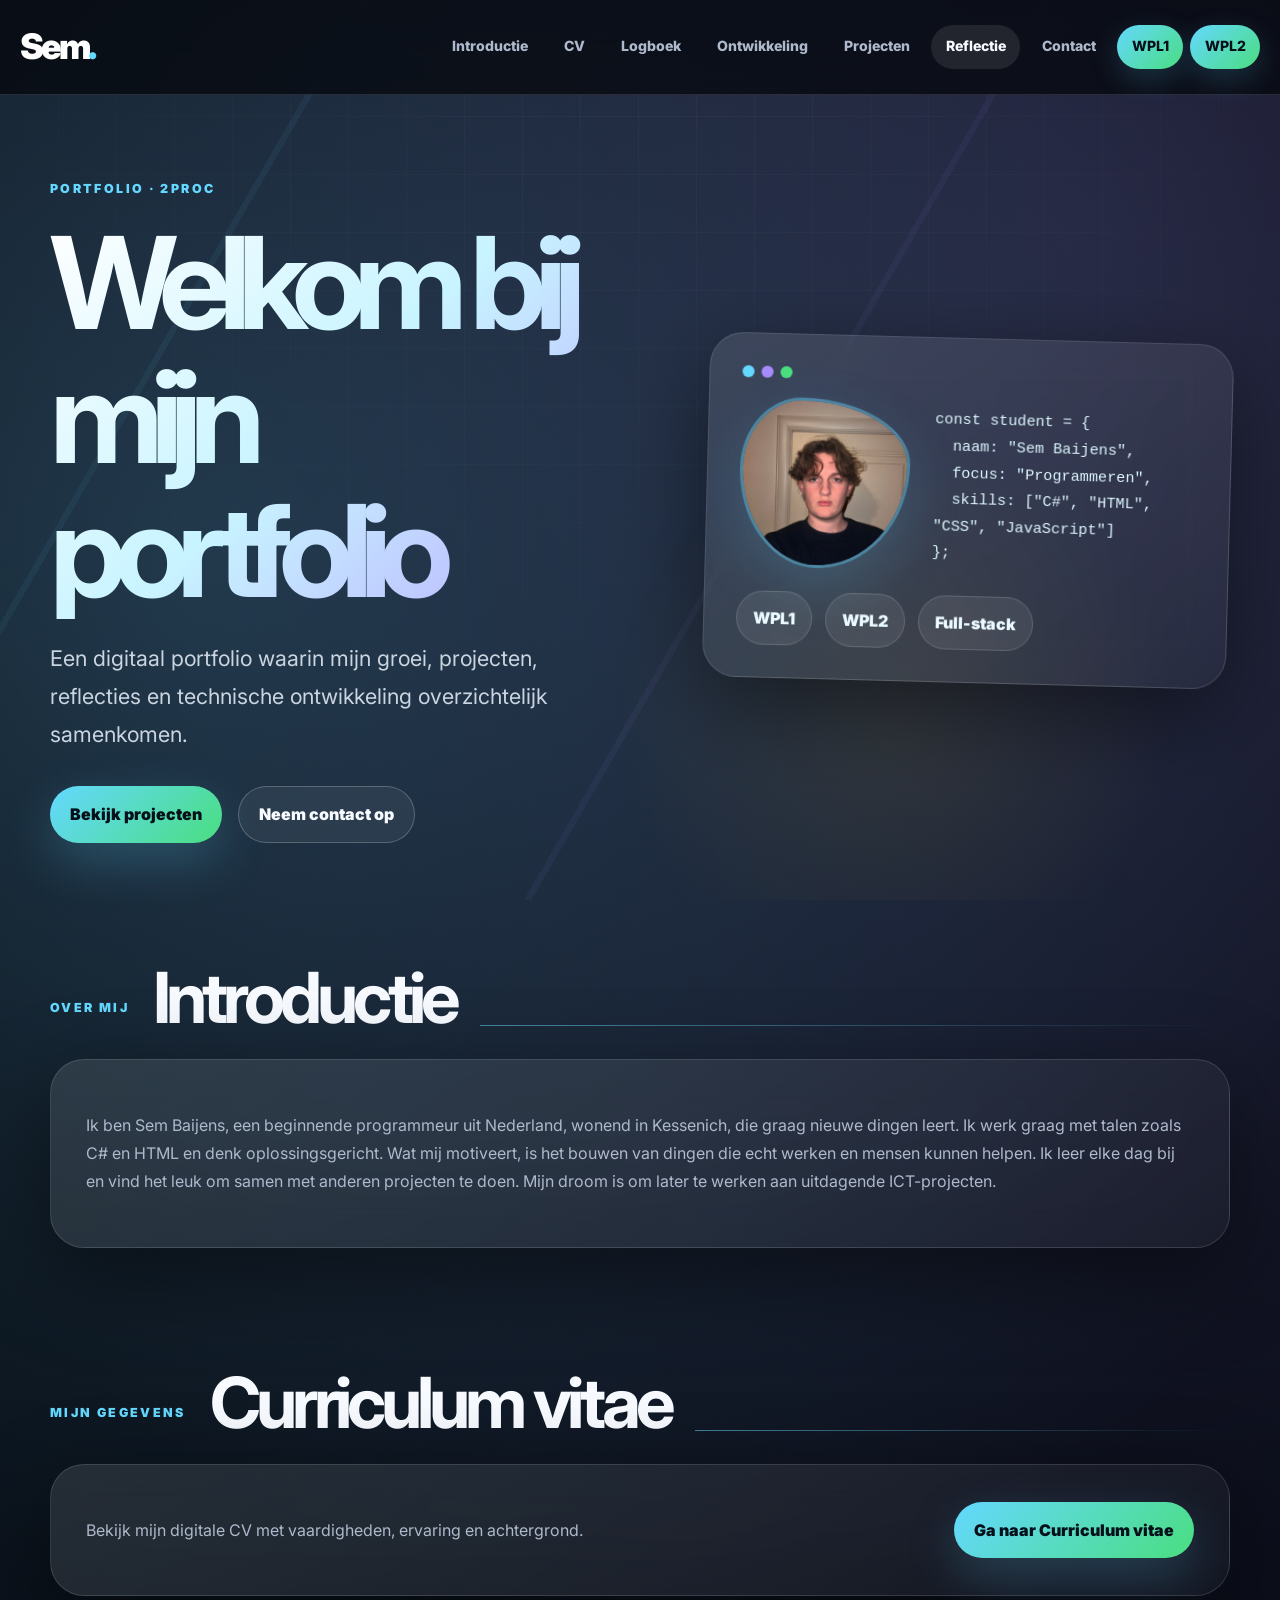
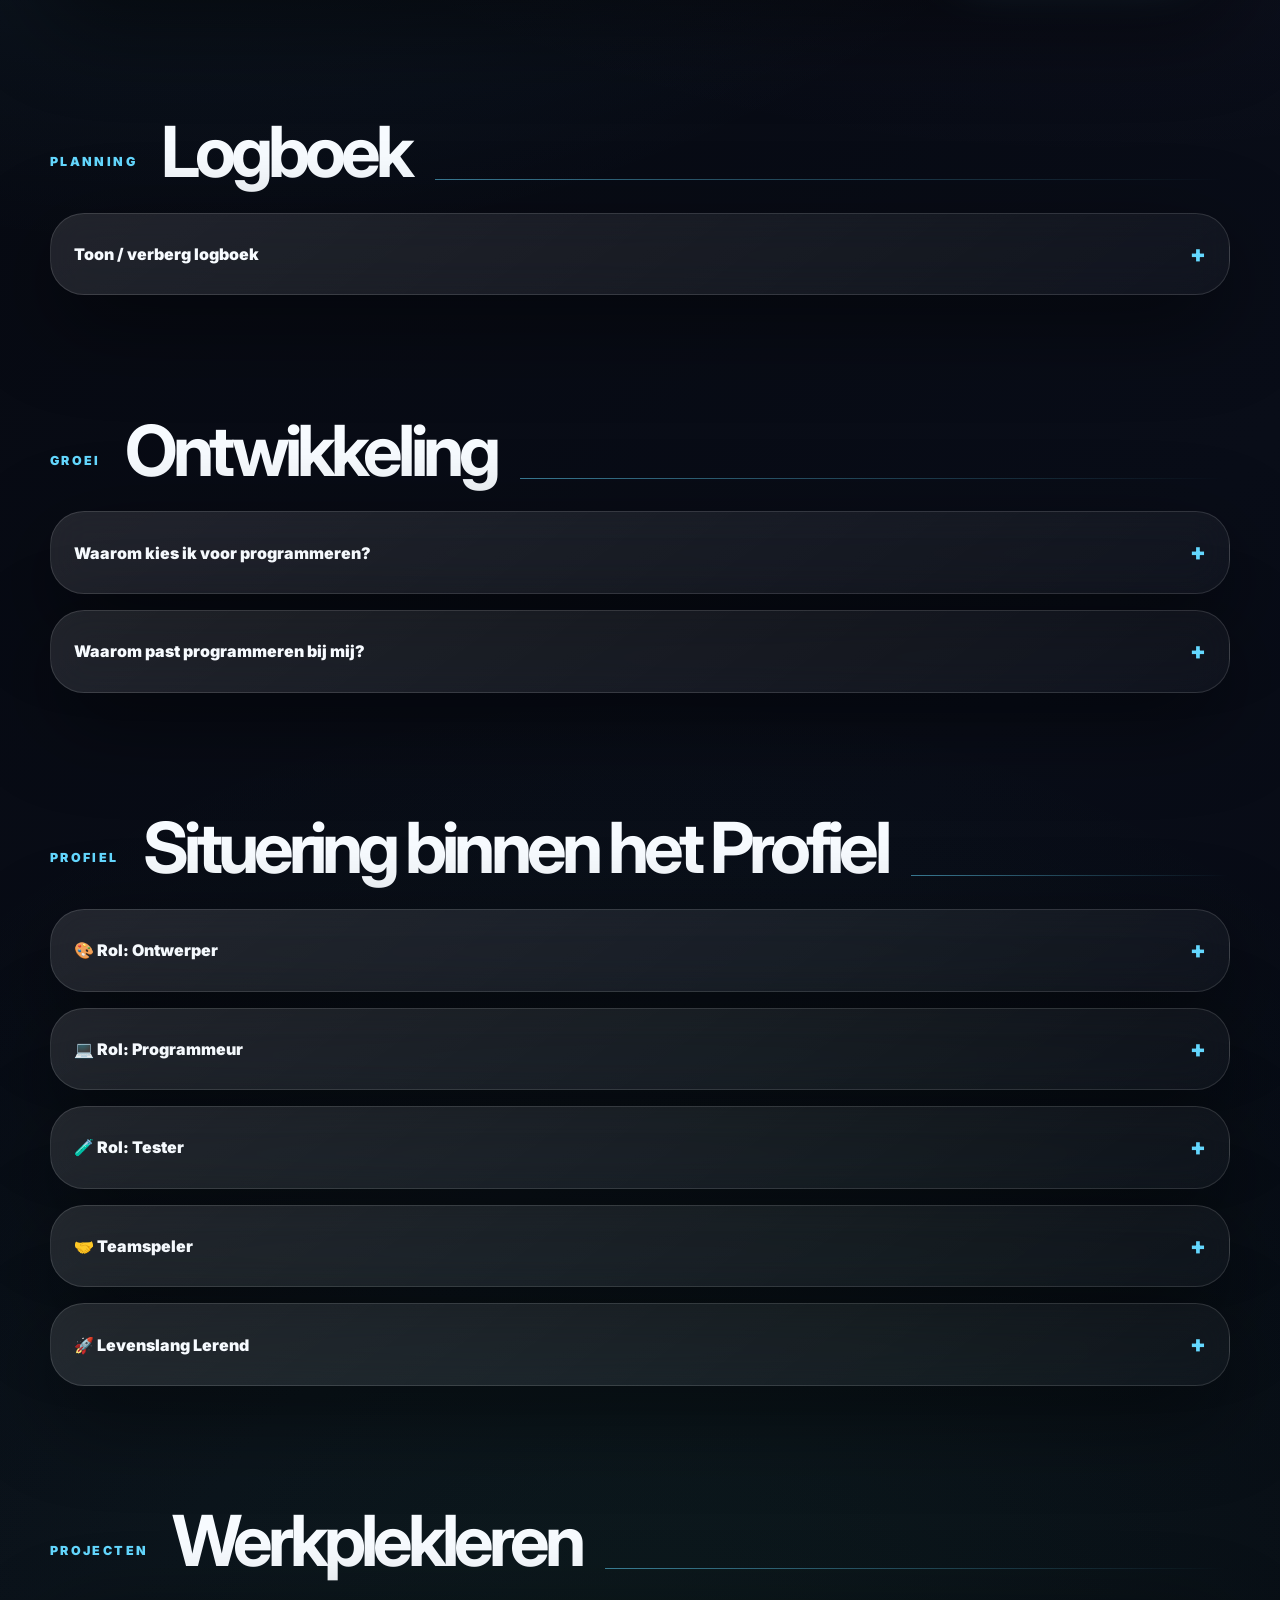
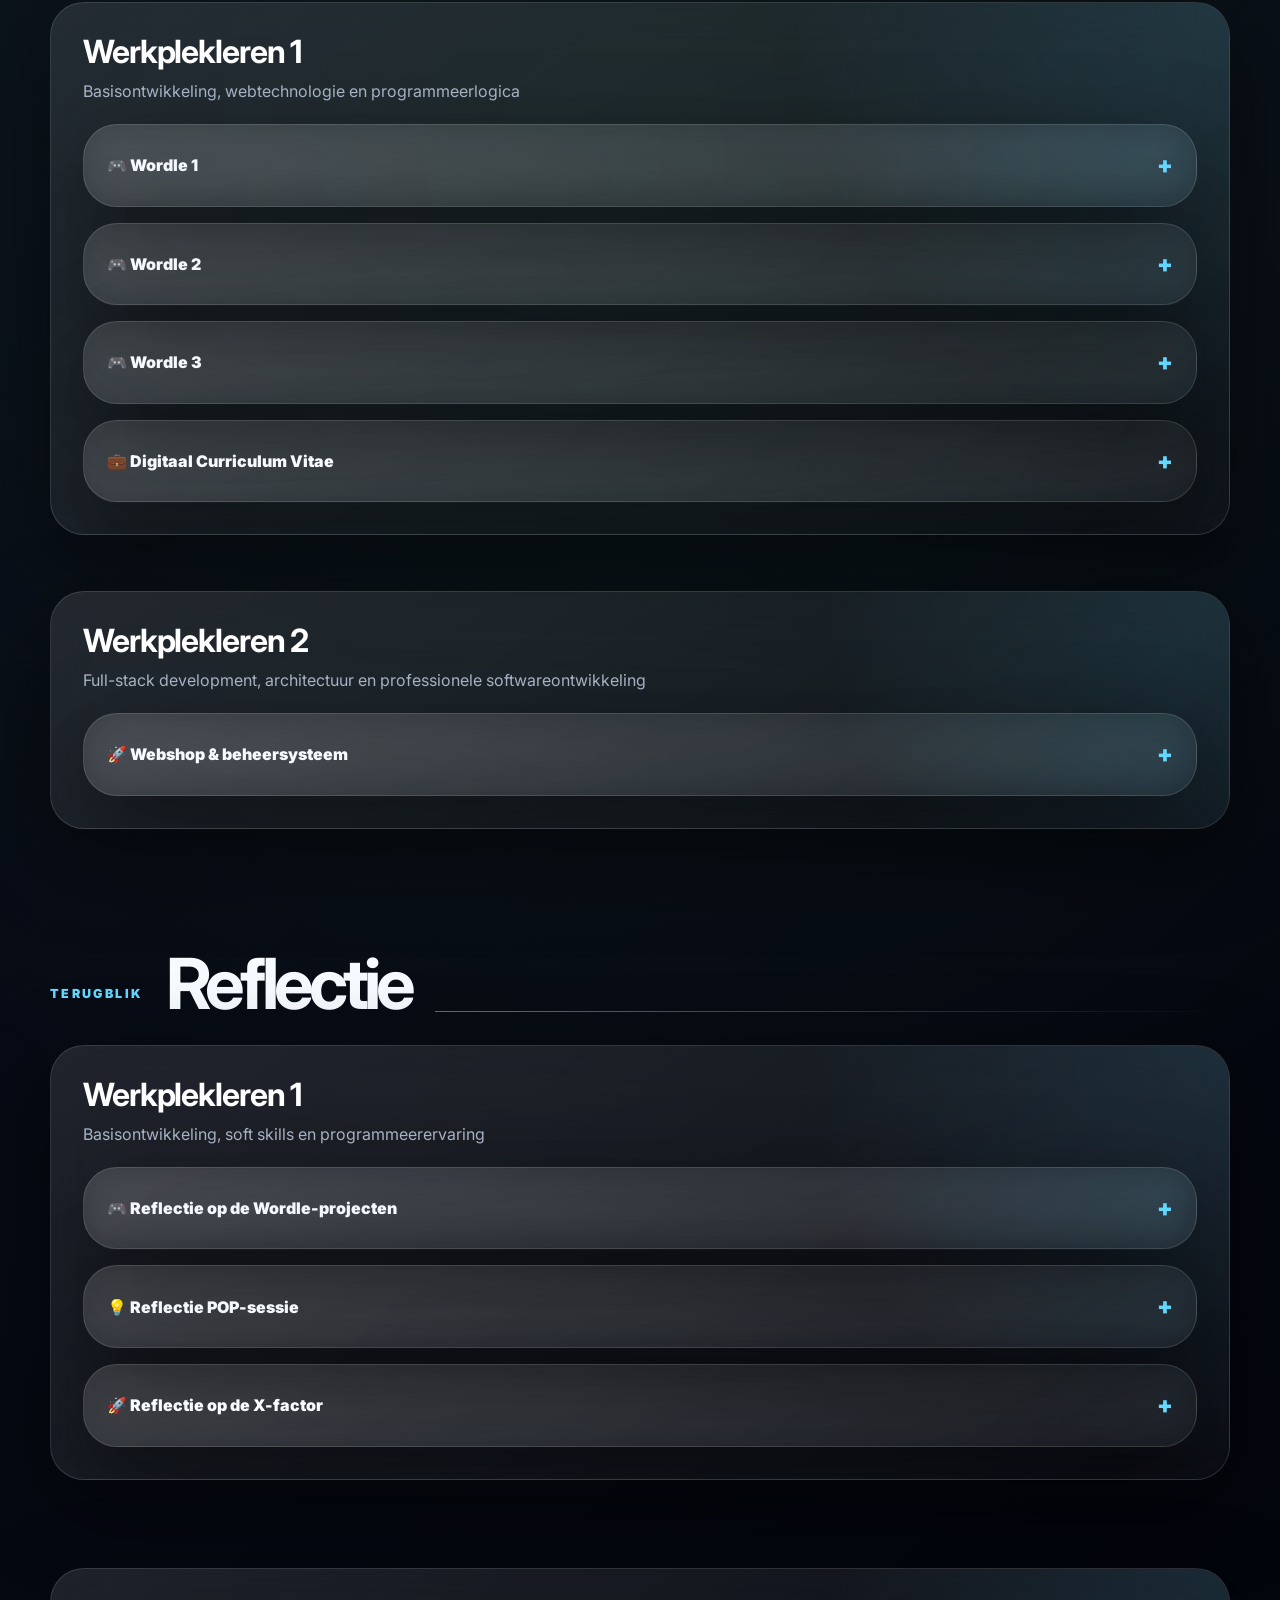
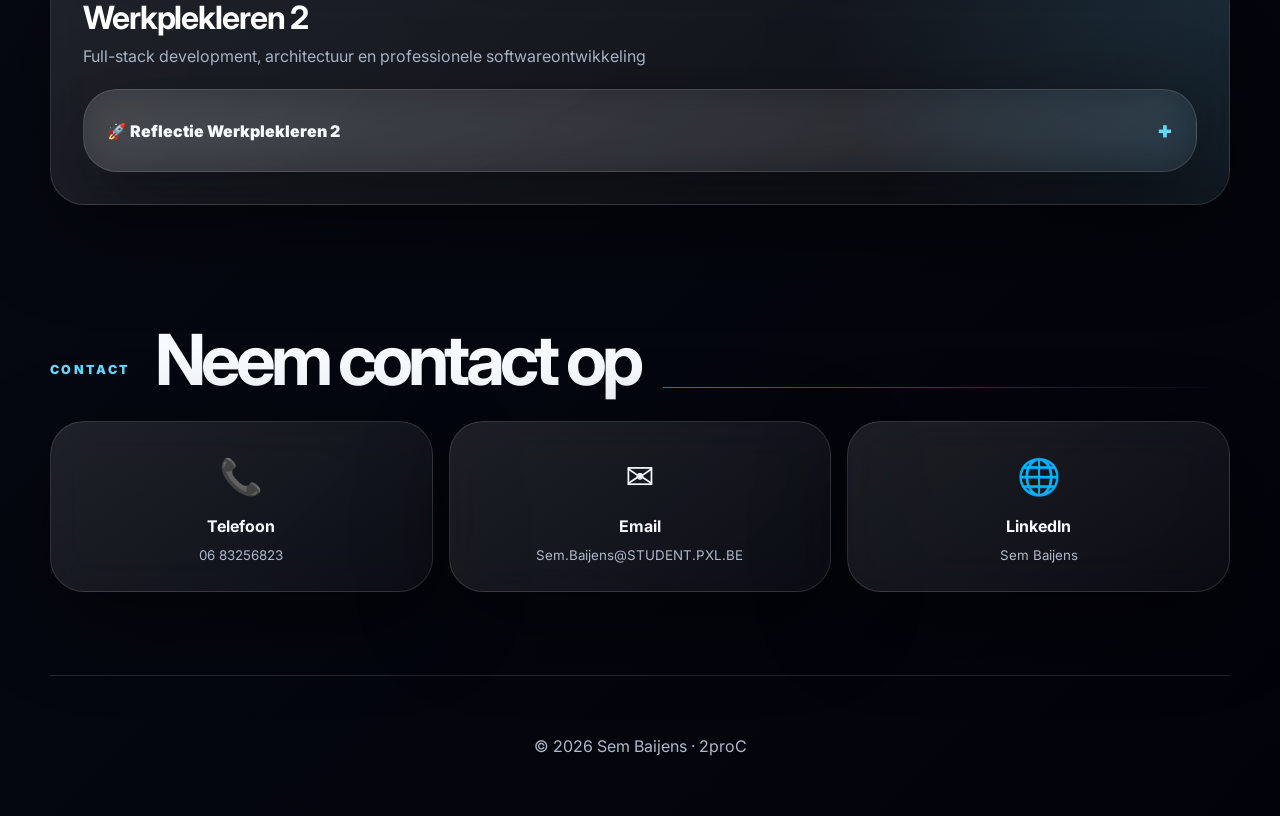
==== commit 44a53a88: "deh deh" ====
--- a/portfolio_volledig/index.html
+++ b/portfolio_volledig/index.html
@@ -10,11 +10,7 @@
       href="https://fonts.googleapis.com/css2?family=Inter:wght@400;500;600;700;800;900&display=swap"
       rel="stylesheet"
     />
-    <link
-      rel="icon"
-      type="image/x-icon"
-      href="assets\photo\portfolio_logo_2.png"
-    />
+    <link rel="icon" type="image/png" href="assets/photo/portfolio_logo_2.png?v=2" />
 
     <link rel="stylesheet" href="assets/portfolio.css" />
     <script src="portfolio.js" defer></script>
